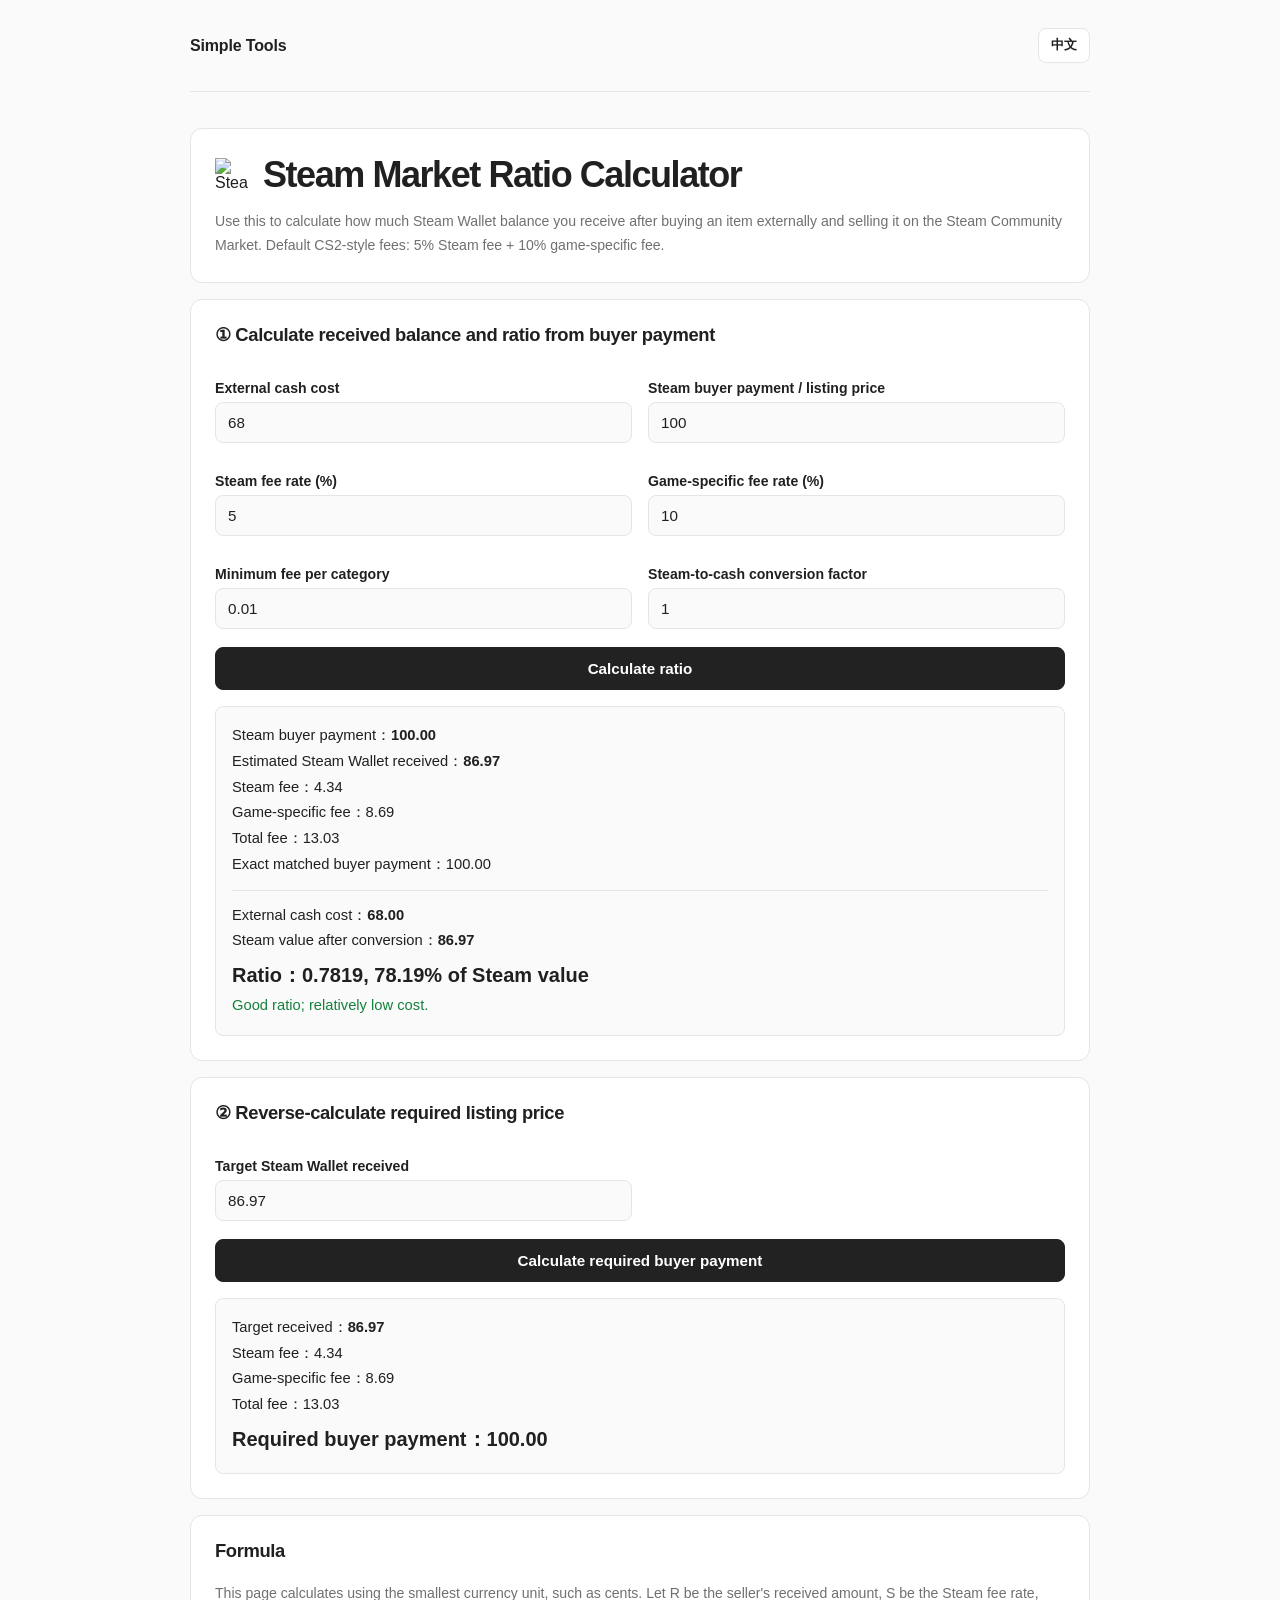
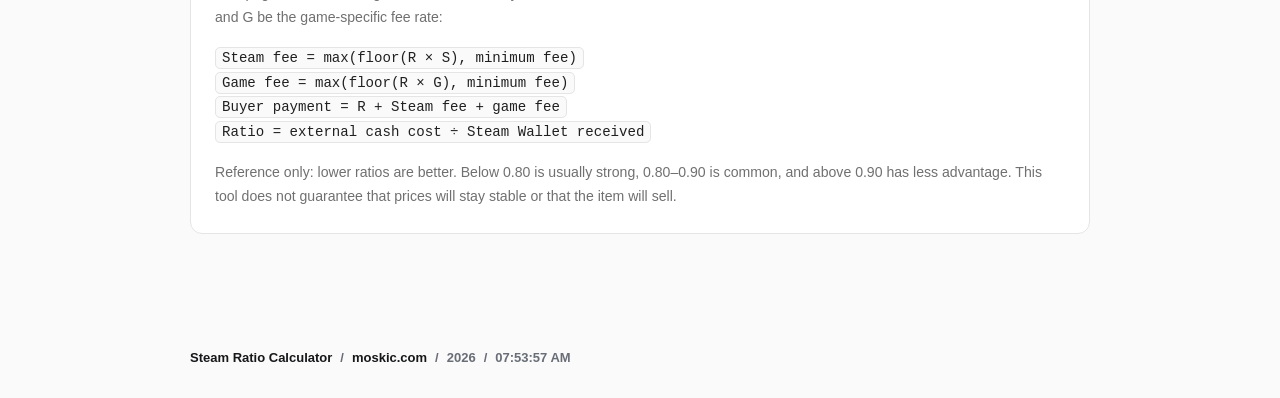
==== steam_ratio_calculator/index.html @ c6b509b9 "Create Index page and organize the repository" ====
<!DOCTYPE html>
<html lang="zh-CN">
<head>
  <meta charset="UTF-8" />
  <meta name="viewport" content="width=device-width, initial-scale=1.0" />
  <title>Steam Ratio | moskic.com</title>
  <style>
    :root {
      color-scheme: light;
      --background: #fafafa;
      --surface: #ffffff;
      --surface-hover: #f7f7f7;
      --text: #202020;
      --muted: #707070;
      --line: #e5e5e5;
      --accent: #222222;
      --radius: 12px;
    }

    * {
      box-sizing: border-box;
    }

    body {
      min-width: 320px;
      margin: 0;
      background: var(--background);
      color: var(--text);
      font-family: Inter, ui-sans-serif, -apple-system, BlinkMacSystemFont, "Segoe UI", "Noto Sans SC", sans-serif;
      -webkit-font-smoothing: antialiased;
    }

    a {
      color: inherit;
    }

    .page-shell {
      width: min(900px, calc(100% - 40px));
      margin: 0 auto;
      padding-bottom: 34px;
    }

    .site-header {
      display: flex;
      min-height: 92px;
      align-items: center;
      justify-content: space-between;
      border-bottom: 1px solid var(--line);
    }

    .brand {
      color: var(--text);
      font-size: 1rem;
      font-weight: 700;
      letter-spacing: -0.01em;
      text-decoration: none;
    }

    .lang-switch {
      padding: 8px 12px;
      border: 1px solid var(--line);
      border-radius: 8px;
      background: var(--surface);
      color: var(--text);
      cursor: pointer;
      font: inherit;
      font-size: 0.8rem;
      font-weight: 600;
      transition: background-color 150ms ease;
    }

    .lang-switch:hover {
      background: var(--surface-hover);
    }

    .container {
      padding: 36px 0 64px;
    }

    .card {
      margin-bottom: 16px;
      padding: 24px;
      border: 1px solid var(--line);
      border-radius: var(--radius);
      background: var(--surface);
    }

    .title-row {
      display: flex;
      align-items: center;
      gap: 14px;
      margin-bottom: 14px;
    }

    .steam-logo {
      width: 34px;
      height: 34px;
      flex: 0 0 auto;
    }

    h1 {
      margin: 0;
      font-size: clamp(1.7rem, 4vw, 2.25rem);
      font-weight: 650;
      letter-spacing: -0.04em;
      line-height: 1.2;
    }

    h2 {
      margin: 0 0 20px;
      font-size: 1.15rem;
      letter-spacing: -0.02em;
    }

    label {
      display: block;
      margin: 14px 0 6px;
      font-size: 0.88rem;
      font-weight: 600;
    }

    input {
      width: 100%;
      padding: 11px 12px;
      border: 1px solid var(--line);
      border-radius: 8px;
      background: var(--background);
      color: var(--text);
      font: inherit;
      font-size: 0.95rem;
      transition: border-color 150ms ease, box-shadow 150ms ease;
    }

    input:focus {
      border-color: var(--text);
      box-shadow: 0 0 0 3px rgba(32, 32, 32, 0.08);
      outline: none;
    }

    .grid {
      display: grid;
      grid-template-columns: repeat(2, minmax(0, 1fr));
      gap: 16px;
    }

    .main-button {
      width: 100%;
      margin-top: 18px;
      padding: 12px 18px;
      border: 1px solid var(--accent);
      border-radius: 8px;
      background: var(--accent);
      color: white;
      cursor: pointer;
      font: inherit;
      font-size: 0.95rem;
      font-weight: 650;
      transition: opacity 150ms ease;
    }

    .main-button:hover {
      opacity: 0.86;
    }

    .result {
      margin-top: 16px;
      padding: 16px;
      border: 1px solid var(--line);
      border-radius: 8px;
      background: var(--background);
      font-size: 0.92rem;
      line-height: 1.75;
    }

    .result:empty {
      display: none;
    }

    .result hr {
      margin: 12px 0;
      border: 0;
      border-top: 1px solid var(--line);
    }

    .big {
      margin-top: 4px;
      font-size: 1.25rem;
      font-weight: 700;
    }

    .good {
      color: #15803d;
    }

    .normal {
      color: #ca8a04;
    }

    .bad {
      color: #dc2626;
    }

    .note {
      margin: 0;
      color: var(--muted);
      font-size: 0.88rem;
      line-height: 1.7;
    }

    .note + .note {
      margin-top: 16px;
    }

    code {
      background: var(--background);
      padding: 2px 6px;
      border: 1px solid var(--line);
      border-radius: 5px;
      color: var(--text);
      white-space: normal;
    }

    .site-footer {
      display: flex;
      flex-wrap: wrap;
      align-items: center;
      gap: 8px;
      padding-top: 34px;
      color: #686d76;
      font-family: -apple-system, BlinkMacSystemFont, "SF Pro Display", "Segoe UI", sans-serif;
      font-size: 13px;
      font-weight: 600;
      line-height: 1.5;
    }

    .footer-site-name,
    .site-footer a {
      color: #161719;
    }

    .site-footer a {
      text-decoration: none;
    }

    .site-footer a:hover {
      color: #0071e3;
    }

    .brand:focus-visible,
    .lang-switch:focus-visible,
    .main-button:focus-visible {
      outline: 2px solid var(--accent);
      outline-offset: 3px;
    }

    @media (max-width: 700px) {
      .grid {
        grid-template-columns: 1fr;
      }

      .container {
        padding: 28px 0 48px;
      }

      .site-header {
        min-height: 76px;
      }

      .card {
        padding: 20px;
      }

      h1 {
        font-size: 1.65rem;
      }
    }

    @media (prefers-reduced-motion: reduce) {
      *,
      *::before,
      *::after {
        transition-duration: 0.01ms !important;
      }
    }
  </style>
</head>
<body>
  <div class="page-shell">
    <header class="site-header">
      <a class="brand" href="../" aria-label="Simple Tools 首页">Simple Tools</a>
      <button id="langSwitch" class="lang-switch" type="button" onclick="toggleLanguage()">EN</button>
    </header>

    <main class="container">
    <div class="card">
      <div class="title-row">
        <img
          class="steam-logo"
          src="https://cdn.jsdelivr.net/npm/simple-icons@latest/icons/steam.svg"
          alt="Steam"
        />
        <h1 data-i18n="title">Steam 挂刀比例计算器</h1>
      </div>

      <p class="note" data-i18n="intro">
        适合计算：外部平台买入饰品后，挂到 Steam 市场卖出，实际换到多少 Steam 钱包余额，以及你的挂刀比例。
        默认按 CS2 常见费用：Steam 5% + 游戏特定费用 10%。
      </p>
    </div>

    <div class="card">
      <h2 data-i18n="section1">① 已知 Steam 买家支付价，计算到账和比例</h2>

      <div class="grid">
        <div>
          <label data-i18n="cashCost">外部现金买入价</label>
          <input id="cashCost" type="number" step="0.01" value="68" />
        </div>

        <div>
          <label data-i18n="buyerPays">Steam 买家支付价 / 挂售价</label>
          <input id="buyerPays" type="number" step="0.01" value="100" />
        </div>

        <div>
          <label data-i18n="steamRate">Steam 费率（%）</label>
          <input id="steamRate" type="number" step="0.01" value="5" />
        </div>

        <div>
          <label data-i18n="gameRate">游戏特定费率（%）</label>
          <input id="gameRate" type="number" step="0.01" value="10" />
        </div>

        <div>
          <label data-i18n="minFee">最低单项手续费</label>
          <input id="minFee" type="number" step="0.01" value="0.01" />
        </div>

        <div>
          <label data-i18n="exchangeRate">Steam 到现金折算系数</label>
          <input id="exchangeRate" type="number" step="0.0001" value="1" />
        </div>
      </div>

      <button class="main-button" onclick="calculateRatio()" data-i18n="calcRatioBtn">
        计算挂刀比例
      </button>

      <div id="ratioResult" class="result"></div>
    </div>

    <div class="card">
      <h2 data-i18n="section2">② 已知想到账多少，反推需要挂多少钱</h2>

      <div class="grid">
        <div>
          <label data-i18n="targetReceive">希望 Steam 到账余额</label>
          <input id="targetReceive" type="number" step="0.01" value="86.97" />
        </div>
      </div>

      <button class="main-button" onclick="calculateRequiredPrice()" data-i18n="reverseBtn">
        反推买家支付价
      </button>

      <div id="reverseResult" class="result"></div>
    </div>

    <div class="card">
      <h2 data-i18n="formulaTitle">公式说明</h2>

      <p class="note" data-i18n="formulaIntro">
        本页面按最小货币单位计算，例如人民币就是“分”。设 R 为卖家到账金额，S 为 Steam 费率，G 为游戏费率：
      </p>

      <p class="note">
        <code data-i18n="formula1">Steam手续费 = max(floor(R × S), 最低手续费)</code><br>
        <code data-i18n="formula2">游戏手续费 = max(floor(R × G), 最低手续费)</code><br>
        <code data-i18n="formula3">买家支付价 = R + Steam手续费 + 游戏手续费</code><br>
        <code data-i18n="formula4">挂刀比例 = 外部现金买入价 ÷ Steam到账余额</code>
      </p>

      <p class="note" data-i18n="riskNote">
        判断参考：比例越低越划算。一般来说，0.80 以下比较低，0.80–0.90 属于常见区间，0.90 以上优势较小。
        这只是计算工具，不代表饰品价格不会波动，也不代表一定能卖出。
      </p>
    </div>
    </main>

    <footer class="site-footer" aria-label="Site footer">
      <span class="footer-site-name">Steam Ratio Calculator</span>
      <span aria-hidden="true">/</span>
      <a href="https://moskic.com">moskic.com</a>
      <span aria-hidden="true">/</span>
      <span id="footerYear"></span>
      <span aria-hidden="true">/</span>
      <time id="footerTime"></time>
    </footer>
  </div>

  <script>
    const translations = {
      zh: {
        pageTitle: "Steam 挂刀比例计算器",
        switchText: "EN",

        title: "Steam 挂刀比例计算器",
        intro: "适合计算：外部平台买入饰品后，挂到 Steam 市场卖出，实际换到多少 Steam 钱包余额，以及你的挂刀比例。默认按 CS2 常见费用：Steam 5% + 游戏特定费用 10%。",

        section1: "① 已知 Steam 买家支付价，计算到账和比例",
        cashCost: "外部现金买入价",
        buyerPays: "Steam 买家支付价 / 挂售价",
        steamRate: "Steam 费率（%）",
        gameRate: "游戏特定费率（%）",
        minFee: "最低单项手续费",
        exchangeRate: "Steam 到现金折算系数",
        calcRatioBtn: "计算挂刀比例",

        section2: "② 已知想到账多少，反推需要挂多少钱",
        targetReceive: "希望 Steam 到账余额",
        reverseBtn: "反推买家支付价",

        formulaTitle: "公式说明",
        formulaIntro: "本页面按最小货币单位计算，例如人民币就是“分”。设 R 为卖家到账金额，S 为 Steam 费率，G 为游戏费率：",
        formula1: "Steam手续费 = max(floor(R × S), 最低手续费)",
        formula2: "游戏手续费 = max(floor(R × G), 最低手续费)",
        formula3: "买家支付价 = R + Steam手续费 + 游戏手续费",
        formula4: "挂刀比例 = 外部现金买入价 ÷ Steam到账余额",
        riskNote: "判断参考：比例越低越划算。一般来说，0.80 以下比较低，0.80–0.90 属于常见区间，0.90 以上优势较小。这只是计算工具，不代表饰品价格不会波动，也不代表一定能卖出。",

        buyerPaysResult: "Steam 买家支付价",
        actualReceive: "Steam 实际可对应到账",
        steamFee: "Steam 手续费",
        gameFee: "游戏手续费",
        totalFee: "总手续费",
        exactBuyerPays: "精确对应买家支付价",
        gapTip: "提示：该价格存在 {gap} 的最小单位差异，已按不超过买家支付价的最高到账计算。",
        cashCostResult: "外部现金买入价",
        steamCashValue: "Steam 到现金折算后价值",
        ratio: "挂刀比例",
        approxDiscount: "约等于 {discount} 折",
        good: "比例较好，成本比较低。",
        normal: "比例一般，可以接受但要看物品流动性。",
        bad: "比例偏高，优势不明显。",
        veryBad: "比例 ≥ 1，通常不划算。",

        targetReceiveResult: "希望到账",
        requiredBuyerPays: "需要设置买家支付价"
      },

      en: {
        pageTitle: "Steam Market Ratio Calculator",
        switchText: "中文",

        title: "Steam Market Ratio Calculator",
        intro: "Use this to calculate how much Steam Wallet balance you receive after buying an item externally and selling it on the Steam Community Market. Default CS2-style fees: 5% Steam fee + 10% game-specific fee.",

        section1: "① Calculate received balance and ratio from buyer payment",
        cashCost: "External cash cost",
        buyerPays: "Steam buyer payment / listing price",
        steamRate: "Steam fee rate (%)",
        gameRate: "Game-specific fee rate (%)",
        minFee: "Minimum fee per category",
        exchangeRate: "Steam-to-cash conversion factor",
        calcRatioBtn: "Calculate ratio",

        section2: "② Reverse-calculate required listing price",
        targetReceive: "Target Steam Wallet received",
        reverseBtn: "Calculate required buyer payment",

        formulaTitle: "Formula",
        formulaIntro: "This page calculates using the smallest currency unit, such as cents. Let R be the seller's received amount, S be the Steam fee rate, and G be the game-specific fee rate:",
        formula1: "Steam fee = max(floor(R × S), minimum fee)",
        formula2: "Game fee = max(floor(R × G), minimum fee)",
        formula3: "Buyer payment = R + Steam fee + game fee",
        formula4: "Ratio = external cash cost ÷ Steam Wallet received",
        riskNote: "Reference only: lower ratios are better. Below 0.80 is usually strong, 0.80–0.90 is common, and above 0.90 has less advantage. This tool does not guarantee that prices will stay stable or that the item will sell.",

        buyerPaysResult: "Steam buyer payment",
        actualReceive: "Estimated Steam Wallet received",
        steamFee: "Steam fee",
        gameFee: "Game-specific fee",
        totalFee: "Total fee",
        exactBuyerPays: "Exact matched buyer payment",
        gapTip: "Note: this price has a smallest-unit gap of {gap}; the highest received amount not exceeding the buyer payment is used.",
        cashCostResult: "External cash cost",
        steamCashValue: "Steam value after conversion",
        ratio: "Ratio",
        approxDiscount: "{discount}% of Steam value",
        good: "Good ratio; relatively low cost.",
        normal: "Average ratio; acceptable, but check item liquidity.",
        bad: "High ratio; limited advantage.",
        veryBad: "Ratio ≥ 1; usually not worth it.",

        targetReceiveResult: "Target received",
        requiredBuyerPays: "Required buyer payment"
      }
    };

    let currentLang = getInitialLanguage();

    function getInitialLanguage() {
      const saved = localStorage.getItem("steamCalcLang");
      if (saved === "zh" || saved === "en") return saved;

      const browserLang = navigator.language || navigator.userLanguage || "en";
      return browserLang.toLowerCase().startsWith("zh") ? "zh" : "en";
    }

    function t(key) {
      return translations[currentLang][key] || key;
    }

    function applyLanguage() {
      document.documentElement.lang = currentLang === "zh" ? "zh-CN" : "en";
      document.title = "Steam Ratio | moskic.com";
      document.getElementById("langSwitch").textContent = t("switchText");

      document.querySelectorAll("[data-i18n]").forEach(el => {
        const key = el.getAttribute("data-i18n");
        el.textContent = t(key);
      });

      calculateRatio();
      calculateRequiredPrice();
    }

    function toggleLanguage() {
      currentLang = currentLang === "zh" ? "en" : "zh";
      localStorage.setItem("steamCalcLang", currentLang);
      applyLanguage();
    }

    function toMinorUnit(value) {
      const num = Number(value);
      if (!Number.isFinite(num) || num < 0) return 0;
      return Math.round(num * 100);
    }

    function fromMinorUnit(value) {
      return (value / 100).toFixed(2);
    }

    function getSettings() {
      return {
        steamRate: Number(document.getElementById("steamRate").value) / 100,
        gameRate: Number(document.getElementById("gameRate").value) / 100,
        minFeeMinor: toMinorUnit(document.getElementById("minFee").value),
        exchangeRate: Number(document.getElementById("exchangeRate").value) || 1
      };
    }

    function calculateFeesFromReceive(receiveMinor, settings) {
      if (receiveMinor <= 0) {
        return {
          steamFee: 0,
          gameFee: 0,
          totalFee: 0,
          buyerPays: 0
        };
      }

      const steamFee = settings.steamRate > 0
        ? Math.max(Math.floor(receiveMinor * settings.steamRate + 1e-9), settings.minFeeMinor)
        : 0;

      const gameFee = settings.gameRate > 0
        ? Math.max(Math.floor(receiveMinor * settings.gameRate + 1e-9), settings.minFeeMinor)
        : 0;

      return {
        steamFee,
        gameFee,
        totalFee: steamFee + gameFee,
        buyerPays: receiveMinor + steamFee + gameFee
      };
    }

    function findReceiveFromBuyerPays(buyerPaysMinor, settings) {
      let left = 0;
      let right = buyerPaysMinor;
      let bestReceive = 0;
      let bestFees = calculateFeesFromReceive(0, settings);

      while (left <= right) {
        const mid = Math.floor((left + right) / 2);
        const fees = calculateFeesFromReceive(mid, settings);

        if (fees.buyerPays <= buyerPaysMinor) {
          bestReceive = mid;
          bestFees = fees;
          left = mid + 1;
        } else {
          right = mid - 1;
        }
      }

      return {
        receive: bestReceive,
        ...bestFees
      };
    }

    function getRatioComment(ratio) {
      if (ratio <= 0) return "";
      if (ratio < 0.8) return `<span class="good">${t("good")}</span>`;
      if (ratio <= 0.9) return `<span class="normal">${t("normal")}</span>`;
      if (ratio < 1) return `<span class="bad">${t("bad")}</span>`;
      return `<span class="bad">${t("veryBad")}</span>`;
    }

    function calculateRatio() {
      const settings = getSettings();

      const cashCostMinor = toMinorUnit(document.getElementById("cashCost").value);
      const buyerPaysMinor = toMinorUnit(document.getElementById("buyerPays").value);

      const result = findReceiveFromBuyerPays(buyerPaysMinor, settings);

      const steamReceivedValueInCash = (result.receive / 100) * settings.exchangeRate;
      const cashCost = cashCostMinor / 100;
      const ratio = steamReceivedValueInCash > 0 ? cashCost / steamReceivedValueInCash : 0;

      const exactBuyerPays = result.buyerPays;
      const unusedGap = buyerPaysMinor - exactBuyerPays;

      let ratioText = "";
      if (currentLang === "zh") {
        ratioText = `${ratio.toFixed(4)}，${t("approxDiscount").replace("{discount}", (ratio * 10).toFixed(2))}`;
      } else {
        ratioText = `${ratio.toFixed(4)}, ${t("approxDiscount").replace("{discount}", (ratio * 100).toFixed(2))}`;
      }

      document.getElementById("ratioResult").innerHTML = `
        <div>${t("buyerPaysResult")}：<strong>${fromMinorUnit(buyerPaysMinor)}</strong></div>
        <div>${t("actualReceive")}：<strong>${fromMinorUnit(result.receive)}</strong></div>
        <div>${t("steamFee")}：${fromMinorUnit(result.steamFee)}</div>
        <div>${t("gameFee")}：${fromMinorUnit(result.gameFee)}</div>
        <div>${t("totalFee")}：${fromMinorUnit(result.totalFee)}</div>
        <div>${t("exactBuyerPays")}：${fromMinorUnit(exactBuyerPays)}</div>
        ${unusedGap > 0 ? `<div>${t("gapTip").replace("{gap}", fromMinorUnit(unusedGap))}</div>` : ""}
        <hr>
        <div>${t("cashCostResult")}：<strong>${fromMinorUnit(cashCostMinor)}</strong></div>
        <div>${t("steamCashValue")}：<strong>${steamReceivedValueInCash.toFixed(2)}</strong></div>
        <div class="big">${t("ratio")}：${ratioText}</div>
        <div>${getRatioComment(ratio)}</div>
      `;
    }

    function calculateRequiredPrice() {
      const settings = getSettings();
      const targetReceiveMinor = toMinorUnit(document.getElementById("targetReceive").value);

      const fees = calculateFeesFromReceive(targetReceiveMinor, settings);

      document.getElementById("reverseResult").innerHTML = `
        <div>${t("targetReceiveResult")}：<strong>${fromMinorUnit(targetReceiveMinor)}</strong></div>
        <div>${t("steamFee")}：${fromMinorUnit(fees.steamFee)}</div>
        <div>${t("gameFee")}：${fromMinorUnit(fees.gameFee)}</div>
        <div>${t("totalFee")}：${fromMinorUnit(fees.totalFee)}</div>
        <div class="big">${t("requiredBuyerPays")}：${fromMinorUnit(fees.buyerPays)}</div>
      `;
    }

    function updateFooterClock() {
      const now = new Date();
      const time = new Intl.DateTimeFormat("en", {
        hour: "2-digit",
        minute: "2-digit",
        second: "2-digit"
      }).format(now);

      document.getElementById("footerYear").textContent = new Intl.DateTimeFormat("en", {
        year: "numeric"
      }).format(now);
      document.getElementById("footerTime").textContent = time;
      document.getElementById("footerTime").setAttribute("datetime", now.toISOString());
    }

    applyLanguage();
    updateFooterClock();
    setInterval(updateFooterClock, 1000);
  </script>
</body>
</html>
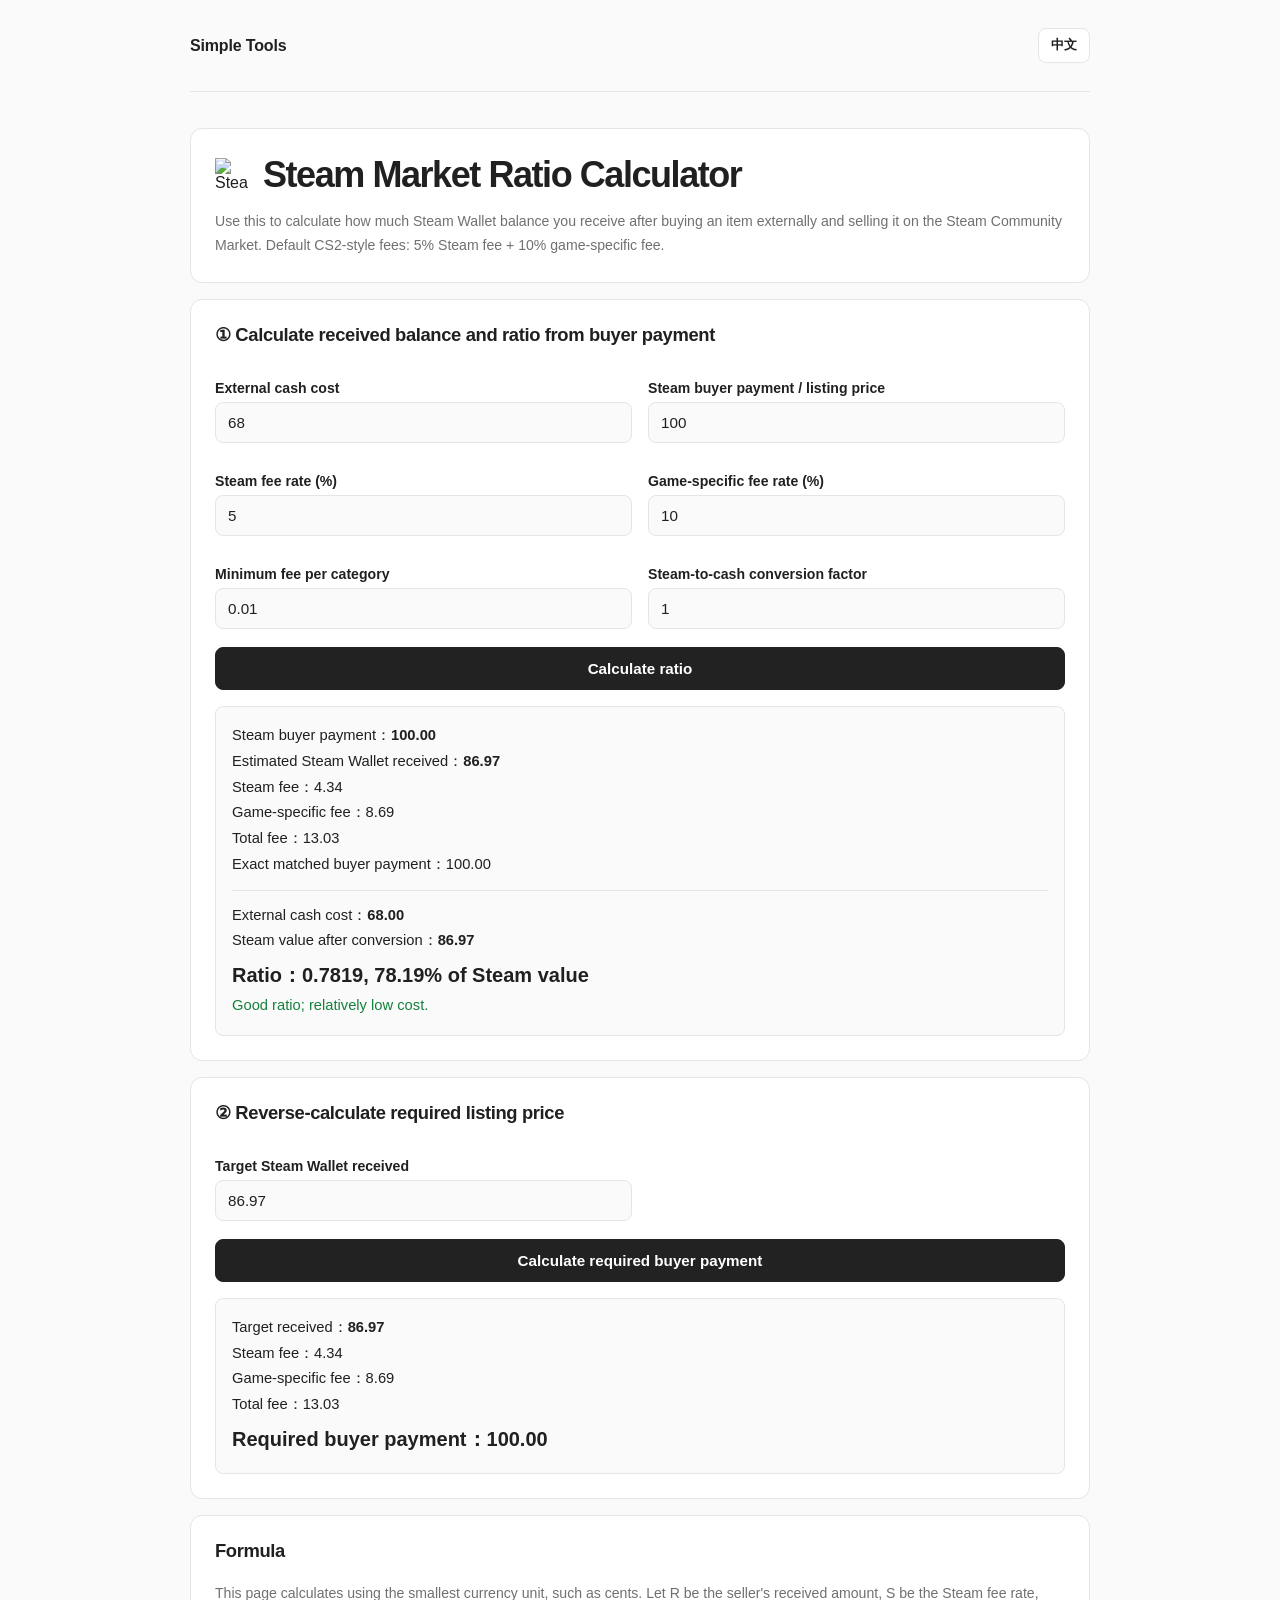
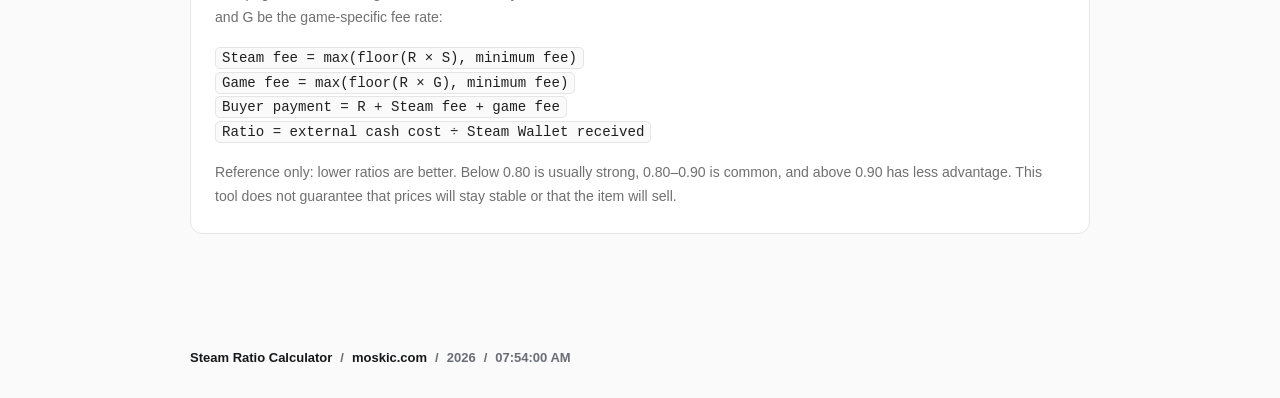
==== commit 945eaab0: "Code optimization" ====
--- a/steam_ratio_calculator/index.html
+++ b/steam_ratio_calculator/index.html
@@ -4,285 +4,7 @@
   <meta charset="UTF-8" />
   <meta name="viewport" content="width=device-width, initial-scale=1.0" />
   <title>Steam Ratio | moskic.com</title>
-  <style>
-    :root {
-      color-scheme: light;
-      --background: #fafafa;
-      --surface: #ffffff;
-      --surface-hover: #f7f7f7;
-      --text: #202020;
-      --muted: #707070;
-      --line: #e5e5e5;
-      --accent: #222222;
-      --radius: 12px;
-    }
-
-    * {
-      box-sizing: border-box;
-    }
-
-    body {
-      min-width: 320px;
-      margin: 0;
-      background: var(--background);
-      color: var(--text);
-      font-family: Inter, ui-sans-serif, -apple-system, BlinkMacSystemFont, "Segoe UI", "Noto Sans SC", sans-serif;
-      -webkit-font-smoothing: antialiased;
-    }
-
-    a {
-      color: inherit;
-    }
-
-    .page-shell {
-      width: min(900px, calc(100% - 40px));
-      margin: 0 auto;
-      padding-bottom: 34px;
-    }
-
-    .site-header {
-      display: flex;
-      min-height: 92px;
-      align-items: center;
-      justify-content: space-between;
-      border-bottom: 1px solid var(--line);
-    }
-
-    .brand {
-      color: var(--text);
-      font-size: 1rem;
-      font-weight: 700;
-      letter-spacing: -0.01em;
-      text-decoration: none;
-    }
-
-    .lang-switch {
-      padding: 8px 12px;
-      border: 1px solid var(--line);
-      border-radius: 8px;
-      background: var(--surface);
-      color: var(--text);
-      cursor: pointer;
-      font: inherit;
-      font-size: 0.8rem;
-      font-weight: 600;
-      transition: background-color 150ms ease;
-    }
-
-    .lang-switch:hover {
-      background: var(--surface-hover);
-    }
-
-    .container {
-      padding: 36px 0 64px;
-    }
-
-    .card {
-      margin-bottom: 16px;
-      padding: 24px;
-      border: 1px solid var(--line);
-      border-radius: var(--radius);
-      background: var(--surface);
-    }
-
-    .title-row {
-      display: flex;
-      align-items: center;
-      gap: 14px;
-      margin-bottom: 14px;
-    }
-
-    .steam-logo {
-      width: 34px;
-      height: 34px;
-      flex: 0 0 auto;
-    }
-
-    h1 {
-      margin: 0;
-      font-size: clamp(1.7rem, 4vw, 2.25rem);
-      font-weight: 650;
-      letter-spacing: -0.04em;
-      line-height: 1.2;
-    }
-
-    h2 {
-      margin: 0 0 20px;
-      font-size: 1.15rem;
-      letter-spacing: -0.02em;
-    }
-
-    label {
-      display: block;
-      margin: 14px 0 6px;
-      font-size: 0.88rem;
-      font-weight: 600;
-    }
-
-    input {
-      width: 100%;
-      padding: 11px 12px;
-      border: 1px solid var(--line);
-      border-radius: 8px;
-      background: var(--background);
-      color: var(--text);
-      font: inherit;
-      font-size: 0.95rem;
-      transition: border-color 150ms ease, box-shadow 150ms ease;
-    }
-
-    input:focus {
-      border-color: var(--text);
-      box-shadow: 0 0 0 3px rgba(32, 32, 32, 0.08);
-      outline: none;
-    }
-
-    .grid {
-      display: grid;
-      grid-template-columns: repeat(2, minmax(0, 1fr));
-      gap: 16px;
-    }
-
-    .main-button {
-      width: 100%;
-      margin-top: 18px;
-      padding: 12px 18px;
-      border: 1px solid var(--accent);
-      border-radius: 8px;
-      background: var(--accent);
-      color: white;
-      cursor: pointer;
-      font: inherit;
-      font-size: 0.95rem;
-      font-weight: 650;
-      transition: opacity 150ms ease;
-    }
-
-    .main-button:hover {
-      opacity: 0.86;
-    }
-
-    .result {
-      margin-top: 16px;
-      padding: 16px;
-      border: 1px solid var(--line);
-      border-radius: 8px;
-      background: var(--background);
-      font-size: 0.92rem;
-      line-height: 1.75;
-    }
-
-    .result:empty {
-      display: none;
-    }
-
-    .result hr {
-      margin: 12px 0;
-      border: 0;
-      border-top: 1px solid var(--line);
-    }
-
-    .big {
-      margin-top: 4px;
-      font-size: 1.25rem;
-      font-weight: 700;
-    }
-
-    .good {
-      color: #15803d;
-    }
-
-    .normal {
-      color: #ca8a04;
-    }
-
-    .bad {
-      color: #dc2626;
-    }
-
-    .note {
-      margin: 0;
-      color: var(--muted);
-      font-size: 0.88rem;
-      line-height: 1.7;
-    }
-
-    .note + .note {
-      margin-top: 16px;
-    }
-
-    code {
-      background: var(--background);
-      padding: 2px 6px;
-      border: 1px solid var(--line);
-      border-radius: 5px;
-      color: var(--text);
-      white-space: normal;
-    }
-
-    .site-footer {
-      display: flex;
-      flex-wrap: wrap;
-      align-items: center;
-      gap: 8px;
-      padding-top: 34px;
-      color: #686d76;
-      font-family: -apple-system, BlinkMacSystemFont, "SF Pro Display", "Segoe UI", sans-serif;
-      font-size: 13px;
-      font-weight: 600;
-      line-height: 1.5;
-    }
-
-    .footer-site-name,
-    .site-footer a {
-      color: #161719;
-    }
-
-    .site-footer a {
-      text-decoration: none;
-    }
-
-    .site-footer a:hover {
-      color: #0071e3;
-    }
-
-    .brand:focus-visible,
-    .lang-switch:focus-visible,
-    .main-button:focus-visible {
-      outline: 2px solid var(--accent);
-      outline-offset: 3px;
-    }
-
-    @media (max-width: 700px) {
-      .grid {
-        grid-template-columns: 1fr;
-      }
-
-      .container {
-        padding: 28px 0 48px;
-      }
-
-      .site-header {
-        min-height: 76px;
-      }
-
-      .card {
-        padding: 20px;
-      }
-
-      h1 {
-        font-size: 1.65rem;
-      }
-    }
-
-    @media (prefers-reduced-motion: reduce) {
-      *,
-      *::before,
-      *::after {
-        transition-duration: 0.01ms !important;
-      }
-    }
-  </style>
+  <link rel="stylesheet" href="style.css" />
 </head>
 <body>
   <div class="page-shell">
--- a/steam_ratio_calculator/style.css
+++ b/steam_ratio_calculator/style.css
@@ -0,0 +1,277 @@
+:root {
+  color-scheme: light;
+  --background: #fafafa;
+  --surface: #ffffff;
+  --surface-hover: #f7f7f7;
+  --text: #202020;
+  --muted: #707070;
+  --line: #e5e5e5;
+  --accent: #222222;
+  --radius: 12px;
+}
+
+* {
+  box-sizing: border-box;
+}
+
+body {
+  min-width: 320px;
+  margin: 0;
+  background: var(--background);
+  color: var(--text);
+  font-family: Inter, ui-sans-serif, -apple-system, BlinkMacSystemFont, "Segoe UI", "Noto Sans SC", sans-serif;
+  -webkit-font-smoothing: antialiased;
+}
+
+a {
+  color: inherit;
+}
+
+.page-shell {
+  width: min(900px, calc(100% - 40px));
+  margin: 0 auto;
+  padding-bottom: 34px;
+}
+
+.site-header {
+  display: flex;
+  min-height: 92px;
+  align-items: center;
+  justify-content: space-between;
+  border-bottom: 1px solid var(--line);
+}
+
+.brand {
+  color: var(--text);
+  font-size: 1rem;
+  font-weight: 700;
+  letter-spacing: -0.01em;
+  text-decoration: none;
+}
+
+.lang-switch {
+  padding: 8px 12px;
+  border: 1px solid var(--line);
+  border-radius: 8px;
+  background: var(--surface);
+  color: var(--text);
+  cursor: pointer;
+  font: inherit;
+  font-size: 0.8rem;
+  font-weight: 600;
+  transition: background-color 150ms ease;
+}
+
+.lang-switch:hover {
+  background: var(--surface-hover);
+}
+
+.container {
+  padding: 36px 0 64px;
+}
+
+.card {
+  margin-bottom: 16px;
+  padding: 24px;
+  border: 1px solid var(--line);
+  border-radius: var(--radius);
+  background: var(--surface);
+}
+
+.title-row {
+  display: flex;
+  align-items: center;
+  gap: 14px;
+  margin-bottom: 14px;
+}
+
+.steam-logo {
+  width: 34px;
+  height: 34px;
+  flex: 0 0 auto;
+}
+
+h1 {
+  margin: 0;
+  font-size: clamp(1.7rem, 4vw, 2.25rem);
+  font-weight: 650;
+  letter-spacing: -0.04em;
+  line-height: 1.2;
+}
+
+h2 {
+  margin: 0 0 20px;
+  font-size: 1.15rem;
+  letter-spacing: -0.02em;
+}
+
+label {
+  display: block;
+  margin: 14px 0 6px;
+  font-size: 0.88rem;
+  font-weight: 600;
+}
+
+input {
+  width: 100%;
+  padding: 11px 12px;
+  border: 1px solid var(--line);
+  border-radius: 8px;
+  background: var(--background);
+  color: var(--text);
+  font: inherit;
+  font-size: 0.95rem;
+  transition: border-color 150ms ease, box-shadow 150ms ease;
+}
+
+input:focus {
+  border-color: var(--text);
+  box-shadow: 0 0 0 3px rgba(32, 32, 32, 0.08);
+  outline: none;
+}
+
+.grid {
+  display: grid;
+  grid-template-columns: repeat(2, minmax(0, 1fr));
+  gap: 16px;
+}
+
+.main-button {
+  width: 100%;
+  margin-top: 18px;
+  padding: 12px 18px;
+  border: 1px solid var(--accent);
+  border-radius: 8px;
+  background: var(--accent);
+  color: white;
+  cursor: pointer;
+  font: inherit;
+  font-size: 0.95rem;
+  font-weight: 650;
+  transition: opacity 150ms ease;
+}
+
+.main-button:hover {
+  opacity: 0.86;
+}
+
+.result {
+  margin-top: 16px;
+  padding: 16px;
+  border: 1px solid var(--line);
+  border-radius: 8px;
+  background: var(--background);
+  font-size: 0.92rem;
+  line-height: 1.75;
+}
+
+.result:empty {
+  display: none;
+}
+
+.result hr {
+  margin: 12px 0;
+  border: 0;
+  border-top: 1px solid var(--line);
+}
+
+.big {
+  margin-top: 4px;
+  font-size: 1.25rem;
+  font-weight: 700;
+}
+
+.good {
+  color: #15803d;
+}
+
+.normal {
+  color: #ca8a04;
+}
+
+.bad {
+  color: #dc2626;
+}
+
+.note {
+  margin: 0;
+  color: var(--muted);
+  font-size: 0.88rem;
+  line-height: 1.7;
+}
+
+.note + .note {
+  margin-top: 16px;
+}
+
+code {
+  background: var(--background);
+  padding: 2px 6px;
+  border: 1px solid var(--line);
+  border-radius: 5px;
+  color: var(--text);
+  white-space: normal;
+}
+
+.site-footer {
+  display: flex;
+  flex-wrap: wrap;
+  align-items: center;
+  gap: 8px;
+  padding-top: 34px;
+  color: #686d76;
+  font-family: -apple-system, BlinkMacSystemFont, "SF Pro Display", "Segoe UI", sans-serif;
+  font-size: 13px;
+  font-weight: 600;
+  line-height: 1.5;
+}
+
+.footer-site-name,
+.site-footer a {
+  color: #161719;
+}
+
+.site-footer a {
+  text-decoration: none;
+}
+
+.site-footer a:hover {
+  color: #0071e3;
+}
+
+.brand:focus-visible,
+.lang-switch:focus-visible,
+.main-button:focus-visible {
+  outline: 2px solid var(--accent);
+  outline-offset: 3px;
+}
+
+@media (max-width: 700px) {
+  .grid {
+    grid-template-columns: 1fr;
+  }
+
+  .container {
+    padding: 28px 0 48px;
+  }
+
+  .site-header {
+    min-height: 76px;
+  }
+
+  .card {
+    padding: 20px;
+  }
+
+  h1 {
+    font-size: 1.65rem;
+  }
+}
+
+@media (prefers-reduced-motion: reduce) {
+  *,
+  *::before,
+  *::after {
+    transition-duration: 0.01ms !important;
+  }
+}
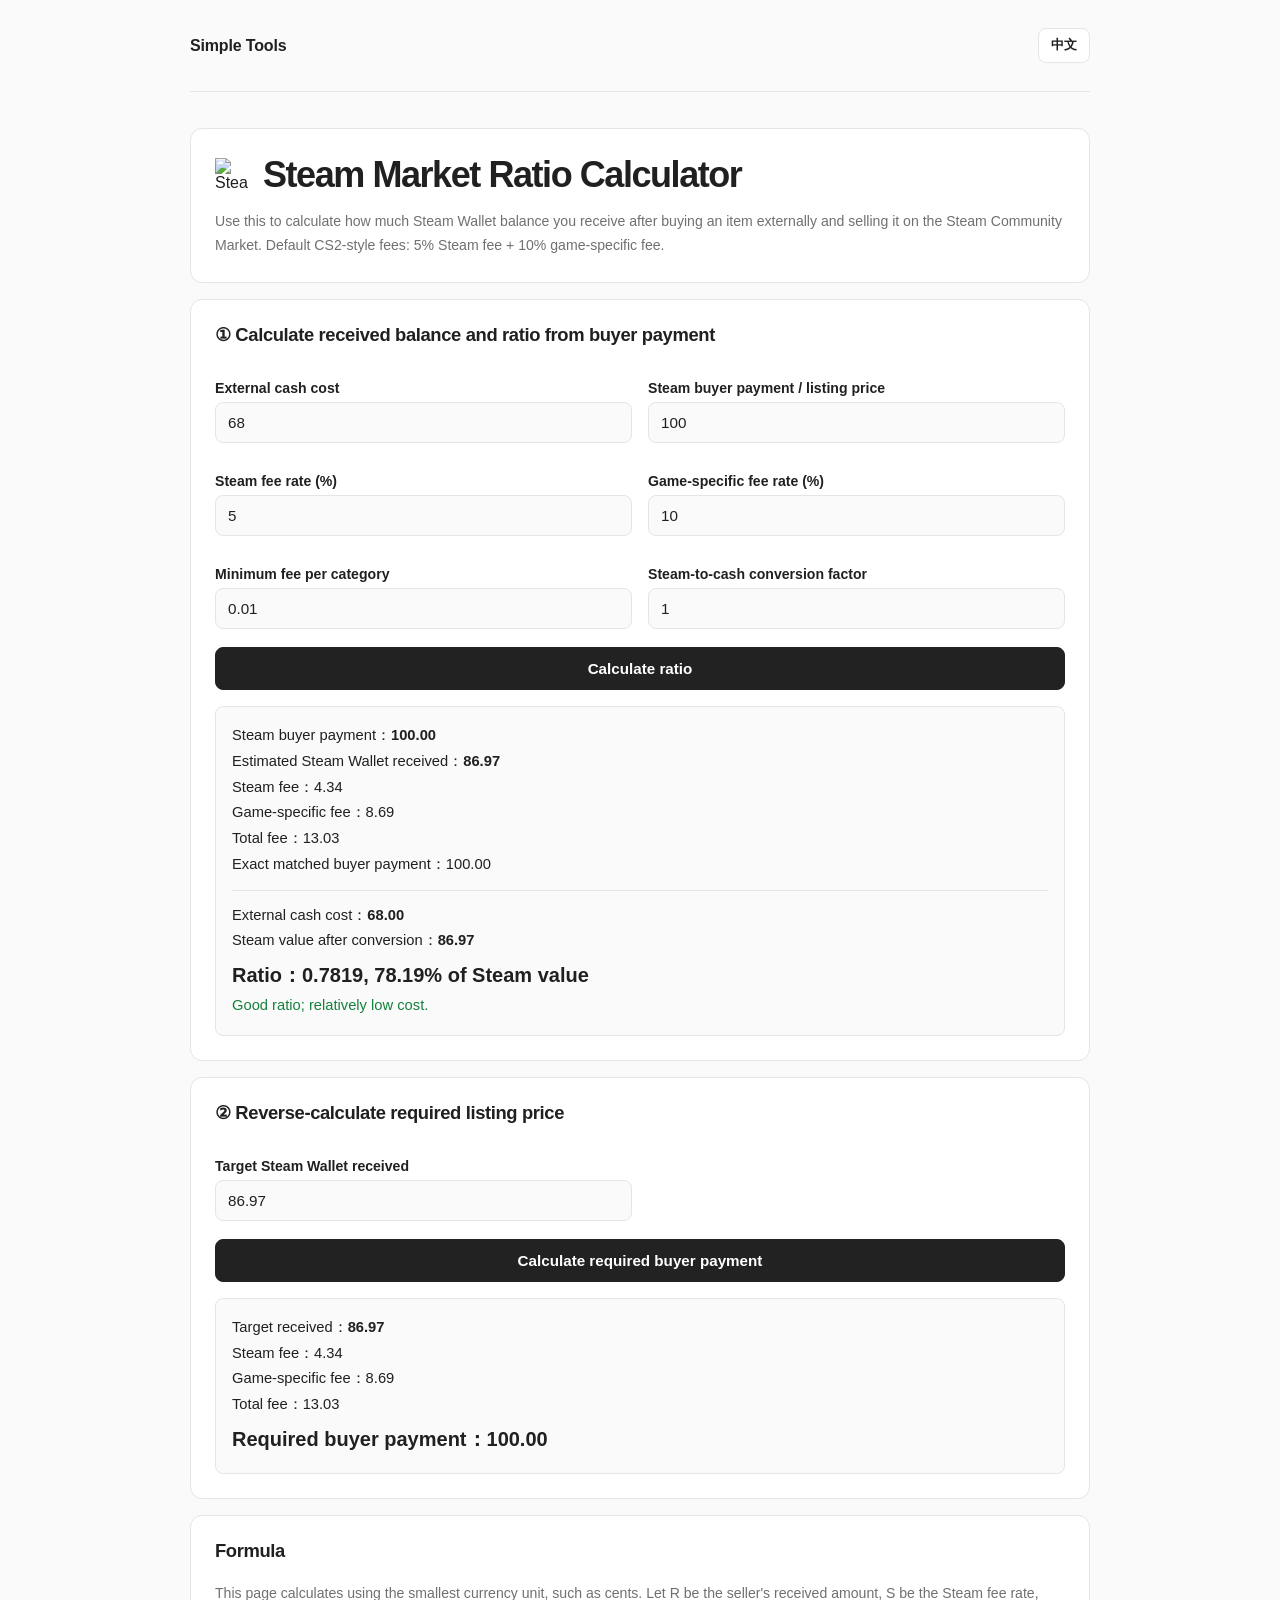
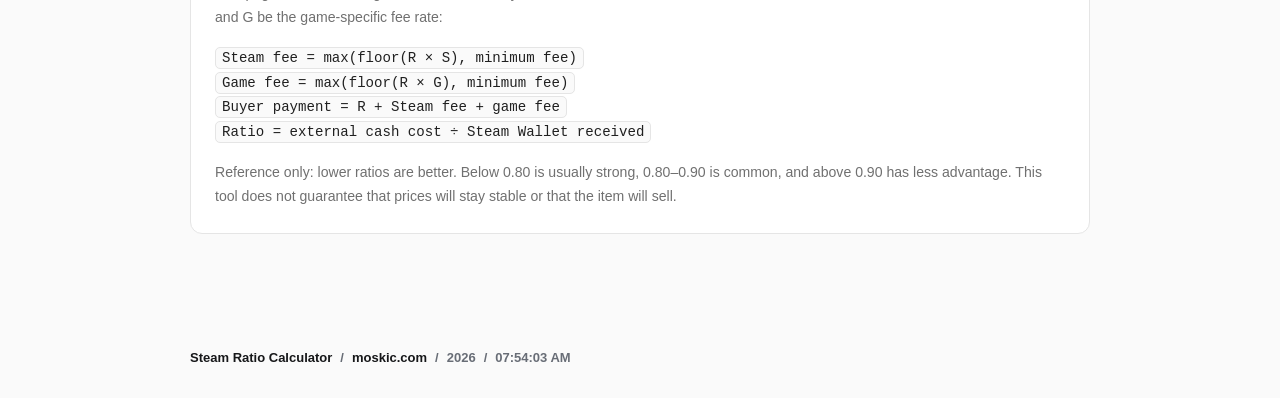
==== commit d72e909f: "Unify language preferences" ====
--- a/steam_ratio_calculator/index.html
+++ b/steam_ratio_calculator/index.html
@@ -220,10 +220,11 @@
       }
     };
 
+    const LANGUAGE_KEY = "simple-tools-language";
     let currentLang = getInitialLanguage();
 
     function getInitialLanguage() {
-      const saved = localStorage.getItem("steamCalcLang");
+      const saved = localStorage.getItem(LANGUAGE_KEY);
       if (saved === "zh" || saved === "en") return saved;
 
       const browserLang = navigator.language || navigator.userLanguage || "en";
@@ -250,7 +251,7 @@
 
     function toggleLanguage() {
       currentLang = currentLang === "zh" ? "en" : "zh";
-      localStorage.setItem("steamCalcLang", currentLang);
+      localStorage.setItem(LANGUAGE_KEY, currentLang);
       applyLanguage();
     }
 
